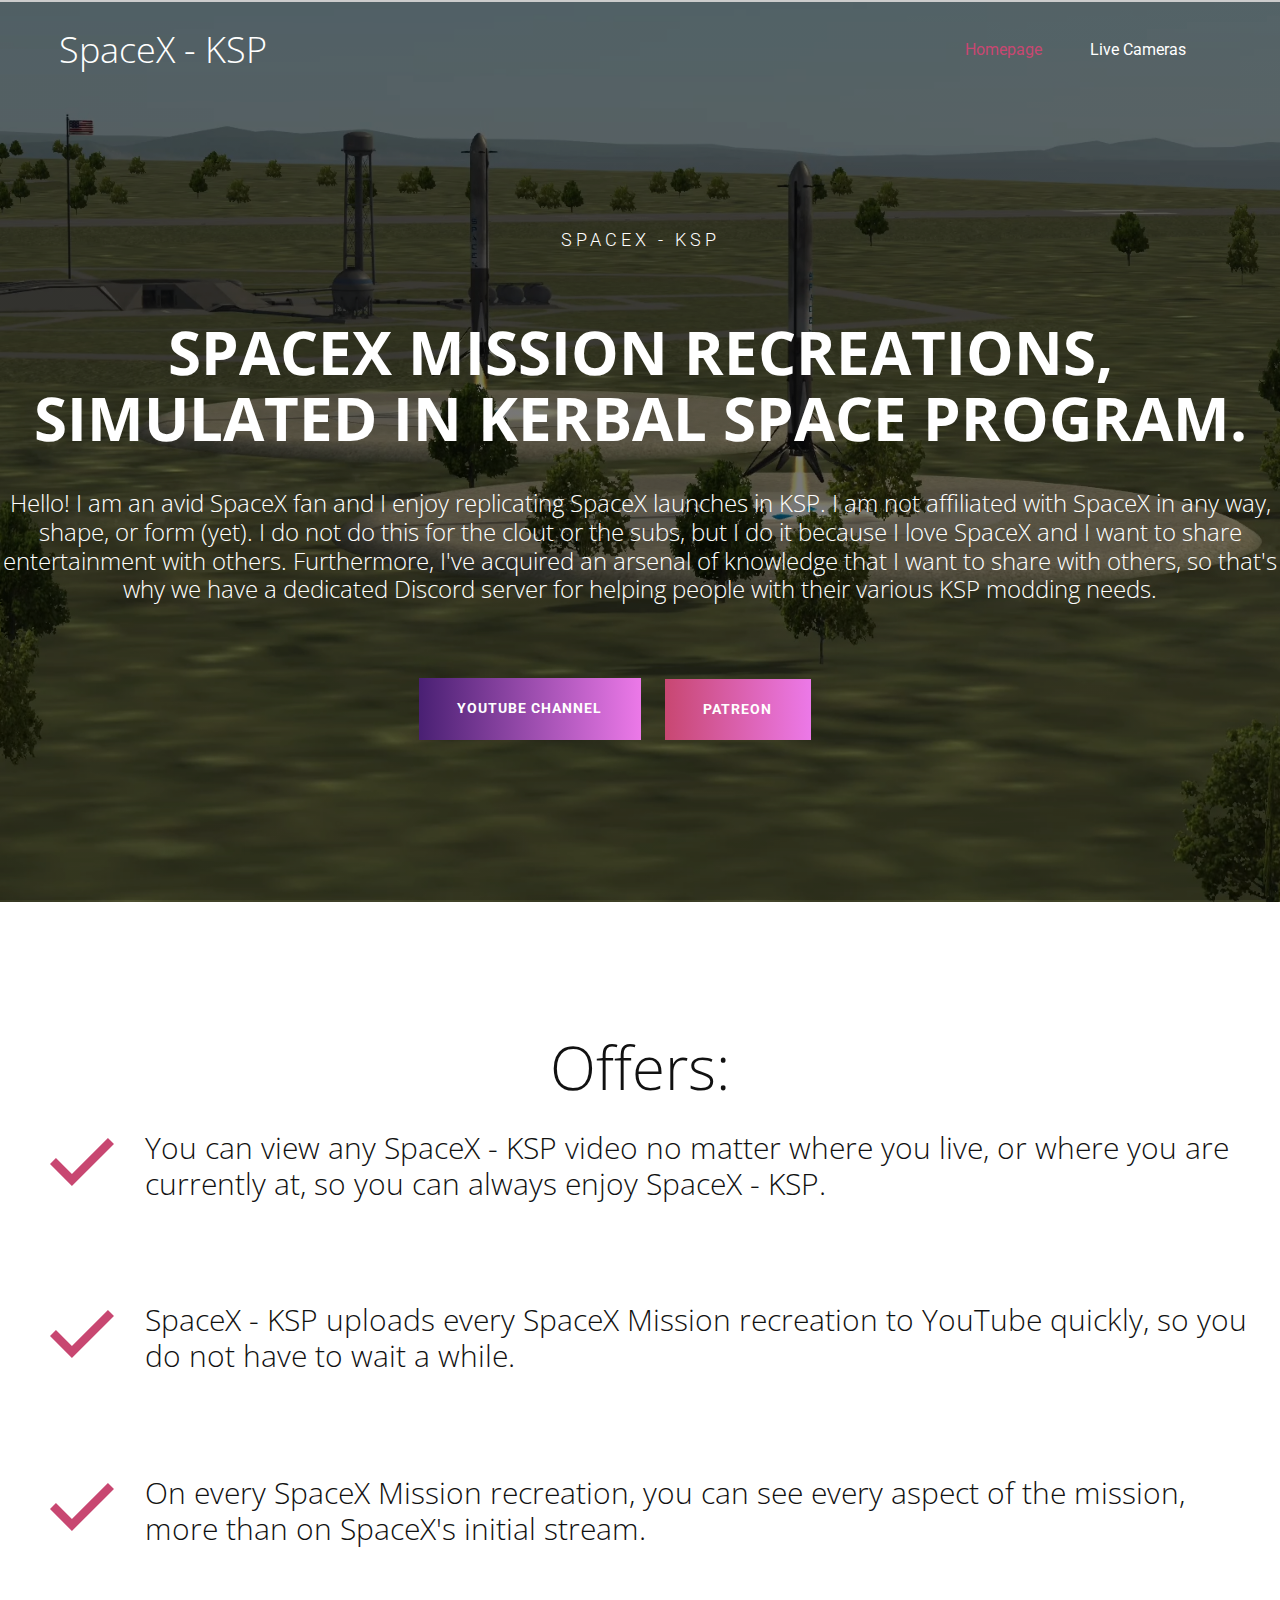
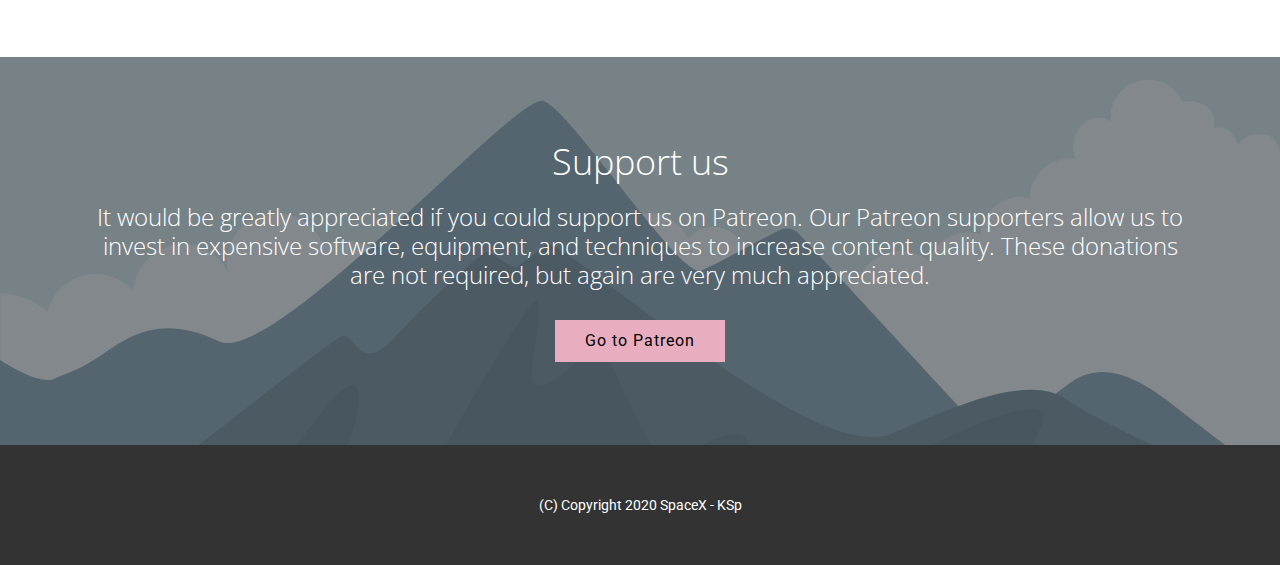
==== Homepage.html @ caa87934 "add cam design" ====
<!DOCTYPE html>
<html style="font-size: 16px;" lang="en">
  <head>
    <meta name="viewport" content="width=device-width, initial-scale=1.0">
    <meta charset="utf-8">
    <meta name="keywords" content="We help you by creating educational blog posts, tech products, and useful design concepts.">
    <meta name="description" content="">
    <meta name="page_type" content="np-template-header-footer-from-plugin">
    <title>Homepage</title>
    <link rel="stylesheet" href="style.css" media="screen">
<link rel="stylesheet" href="Homepage.css" media="screen">
    <script class="u-script" type="text/javascript" src="jquery.js" defer=""></script>
    <script class="u-script" type="text/javascript" src="script.js" defer=""></script>
   
    
    <link rel="icon" href="images/favicon.ico">
    <link id="u-theme-google-font" rel="stylesheet" href="https://fonts.googleapis.com/css?family=Open+Sans:300,300i,400,400i,600,600i,700,700i,800,800i|Roboto:100,100i,300,300i,400,400i,500,500i,700,700i,900,900i">
    <link id="u-page-google-font" rel="stylesheet" href="https://fonts.googleapis.com/css?family=Open+Sans:300,300i,400,400i,600,600i,700,700i,800,800i">
    
    
    
    
    <script type="application/ld+json">{
		"@context": "http://schema.org",
		"@type": "Organization",
		"name": "Swivro",
		"url": "index.html"
}</script>
    <meta property="og:title" content="Homepage">
    <meta property="og:type" content="website">
    <meta name="theme-color" content="#c84771">
    <link rel="canonical" href="index.html">
    <meta property="og:url" content="index.html">
  </head>
  <body class="u-body u-overlap u-overlap-contrast u-overlap-transparent"><header class="u-clearfix u-header u-header" id="sec-1793"><div class="u-clearfix u-sheet u-sheet-1">
        <nav class="u-menu u-menu-dropdown u-offcanvas u-menu-1">
          <div class="menu-collapse" style="font-size: 1rem; letter-spacing: 0px;">
            <a class="u-button-style u-custom-left-right-menu-spacing u-custom-padding-bottom u-custom-top-bottom-menu-spacing u-nav-link u-text-active-palette-1-base u-text-hover-palette-2-base" href="#">
              <svg><use xmlns:xlink="http://www.w3.org/1999/xlink" xlink:href="#menu-hamburger"></use></svg>
              <svg version="1.1" xmlns="http://www.w3.org/2000/svg" xmlns:xlink="http://www.w3.org/1999/xlink"><defs><symbol id="menu-hamburger" viewBox="0 0 16 16" style="width: 16px; height: 16px;"><rect y="1" width="16" height="2"></rect><rect y="7" width="16" height="2"></rect><rect y="13" width="16" height="2"></rect>
</symbol>
</defs></svg>
            </a>
          </div>
          <div class="u-custom-menu u-nav-container">
            <ul class="u-nav u-unstyled u-nav-1"><li class="u-nav-item"><a class="u-button-style u-nav-link u-text-active-palette-1-base u-text-hover-palette-2-base" href="Homepage.html" style="padding: 20px 24px;">Homepage</a>
</li><li class="u-nav-item"><a class="u-button-style u-nav-link u-text-active-palette-1-base u-text-hover-palette-2-base" href="Live-Cameras.html" style="padding: 20px 24px;">Live Cameras</a>
</li></ul>
          </div>
          <div class="u-custom-menu u-nav-container-collapse">
            <div class="u-black u-container-style u-inner-container-layout u-opacity u-opacity-95 u-sidenav">
              <div class="u-sidenav-overflow">
                <div class="u-menu-close"></div>
                <ul class="u-align-center u-nav u-popupmenu-items u-unstyled u-nav-2"><li class="u-nav-item"><a class="u-button-style u-nav-link" href="Homepage.html" style="padding: 20px 24px;">Homepage</a>
</li><li class="u-nav-item"><a class="u-button-style u-nav-link" href="Live-Cameras.html" style="padding: 20px 24px;">Live Cameras</a>
</li></ul>
              </div>
            </div>
            <div class="u-black u-menu-overlay u-opacity u-opacity-70"></div>
          </div>
        </nav>
        <h2 class="u-text u-text-default u-text-1">SpaceX - KSP</h2>
      </div></header>
    <section class="u-clearfix u-image u-parallax u-shading u-section-1" id="carousel_80f8">
      <div class="u-clearfix u-expanded-width u-gutter-0 u-layout-spacing-vertical u-layout-wrap u-layout-wrap-1">
        <div class="u-gutter-0 u-layout">
          <div class="u-layout-row">
            <div class="u-size-NaN">
              <div class="u-layout-col">
                <div class="u-container-style u-layout-cell u-left-cell u-size-60 u-layout-cell-1">
                  <div class="u-container-layout u-container-layout-1">
                    <h6 class="u-align-center u-custom-font u-text u-text-body-alt-color u-text-font u-text-1">SPACEX - KSP</h6>
                    <h1 class="u-align-center u-text u-text-2">SPACEX MISSION RECREATIONS, SIMULATED IN KERBAL SPACE PROGRAM.</h1>
                  </div>
                </div>
              </div>
            </div>
          </div>
        </div>
      </div>
      <h4 class="u-align-center u-text u-text-default u-text-3">Hello! I am an avid SpaceX fan and I enjoy replicating SpaceX launches in KSP. I am not affiliated with SpaceX in any way, shape, or form (yet). I do not do this for the clout or the subs, but I do it because I love SpaceX and I want to share entertainment with others. Furthermore, I've acquired an arsenal of knowledge that I want to share with others, so that's why we have a dedicated Discord server for helping people with their various KSP modding needs.</h4>
      <a href="https://www.youtube.com/channel/UCWARraXlBgkBU5YYY8XPJxw" class="u-btn u-button-style u-gradient u-none u-text-body-alt-color u-btn-1">YouTube Channel</a>
      <a href="https://www.patreon.com/spacexksp" class="u-btn u-button-style u-gradient u-none u-text-body-alt-color u-btn-2">PATREON</a>
    </section>
    <section class="u-clearfix u-section-2" id="sec-03d9">
      <h1 class="u-align-center u-text u-text-1">Offers:</h1>
      <div class="u-expanded-width u-list u-repeater u-list-1">
        <div class="u-align-center-xs u-align-left-lg u-align-left-md u-align-left-sm u-align-left-xl u-container-style u-list-item u-repeater-item">
          <div class="u-container-layout u-similar-container u-container-layout-1"><span class="u-icon u-icon-circle u-text-palette-1-base u-icon-1">
            <svg class="u-svg-link" preserveAspectRatio="xMidYMin slice" viewBox="0 0 515.556 515.556" style=""><use xmlns:xlink="http://www.w3.org/1999/xlink" xlink:href="#svg-c319"></use></svg>
            <svg xmlns="http://www.w3.org/2000/svg" id="svg-c319" enable-background="new 0 0 515.556 515.556" viewBox="0 0 515.556 515.556" class="u-svg-content"><path d="m0 274.226 176.549 176.886 339.007-338.672-48.67-47.997-290.337 290-128.553-128.552z"></path></svg>
          </span>
            <h3 class="u-text u-text-2">You can view any SpaceX - KSP video no matter where you live, or where you are currently at, so you can always enjoy SpaceX - KSP.<br><i></i>
            </h3>
          </div>
        </div>
        <div class="u-align-center-xs u-align-left-lg u-align-left-md u-align-left-sm u-align-left-xl u-container-style u-list-item u-repeater-item">
          <div class="u-container-layout u-similar-container u-container-layout-2"><span class="u-icon u-icon-circle u-text-palette-1-base u-icon-2">
            <svg class="u-svg-link" preserveAspectRatio="xMidYMin slice" viewBox="0 0 515.556 515.556" style=""><use xmlns:xlink="http://www.w3.org/1999/xlink" xlink:href="#svg-c319"></use></svg>
            <svg xmlns="http://www.w3.org/2000/svg" id="svg-c319" enable-background="new 0 0 515.556 515.556" viewBox="0 0 515.556 515.556" class="u-svg-content"><path d="m0 274.226 176.549 176.886 339.007-338.672-48.67-47.997-290.337 290-128.553-128.552z"></path></svg>
          </span>
            <h3 class="u-text u-text-3">SpaceX - KSP uploads every SpaceX Mission recreation to YouTube quickly, so you do not have to wait a while.<br><i></i>
            </h3>
          </div>
        </div>
        <div class="u-align-center-xs u-align-left-lg u-align-left-md u-align-left-sm u-align-left-xl u-container-style u-list-item u-repeater-item">
          <div class="u-container-layout u-similar-container u-container-layout-3"><span class="u-icon u-icon-circle u-text-palette-1-base u-icon-3">
            <svg class="u-svg-link" preserveAspectRatio="xMidYMin slice" viewBox="0 0 515.556 515.556" style=""><use xmlns:xlink="http://www.w3.org/1999/xlink" xlink:href="#svg-c319"></use></svg>
            <svg xmlns="http://www.w3.org/2000/svg" id="svg-c319" enable-background="new 0 0 515.556 515.556" viewBox="0 0 515.556 515.556" class="u-svg-content"><path d="m0 274.226 176.549 176.886 339.007-338.672-48.67-47.997-290.337 290-128.553-128.552z"></path></svg>
          </span>
            <h3 class="u-text u-text-4">On every SpaceX Mission recreation, you can see every aspect of the mission, more than on SpaceX's initial stream.<br>
            </h3>
          </div>
        </div>
      </div>
    </section>
    <section class="u-align-center u-clearfix u-image u-shading u-section-3" src="" data-image-width="1280" data-image-height="800" id="sec-9c9d">
      <div class="u-align-center u-clearfix u-sheet u-valign-middle u-sheet-1">
        <h2 class="u-text u-text-1">Support us</h2>
        <h4 class="u-text u-text-2">It would be greatly appreciated if you could support us on Patreon. Our Patreon supporters allow us to invest in expensive software, equipment, and techniques to increase content quality. These donations are not required, but again are very much appreciated.</h4>
        <a href="https://www.patreon.com/spacexksp" class="u-btn u-button-style u-btn-1">Go to Patreon</a>
      </div>
    </section>
    
    
    <footer class="u-align-center u-clearfix u-footer u-grey-80 u-footer" id="sec-55d3"><div class="u-clearfix u-sheet u-sheet-1">
        <p class="u-small-text u-text u-text-variant u-text-1">(C) Copyright 2020 SpaceX - KSp</p>
      </div></footer>
  
  </body>
</html>
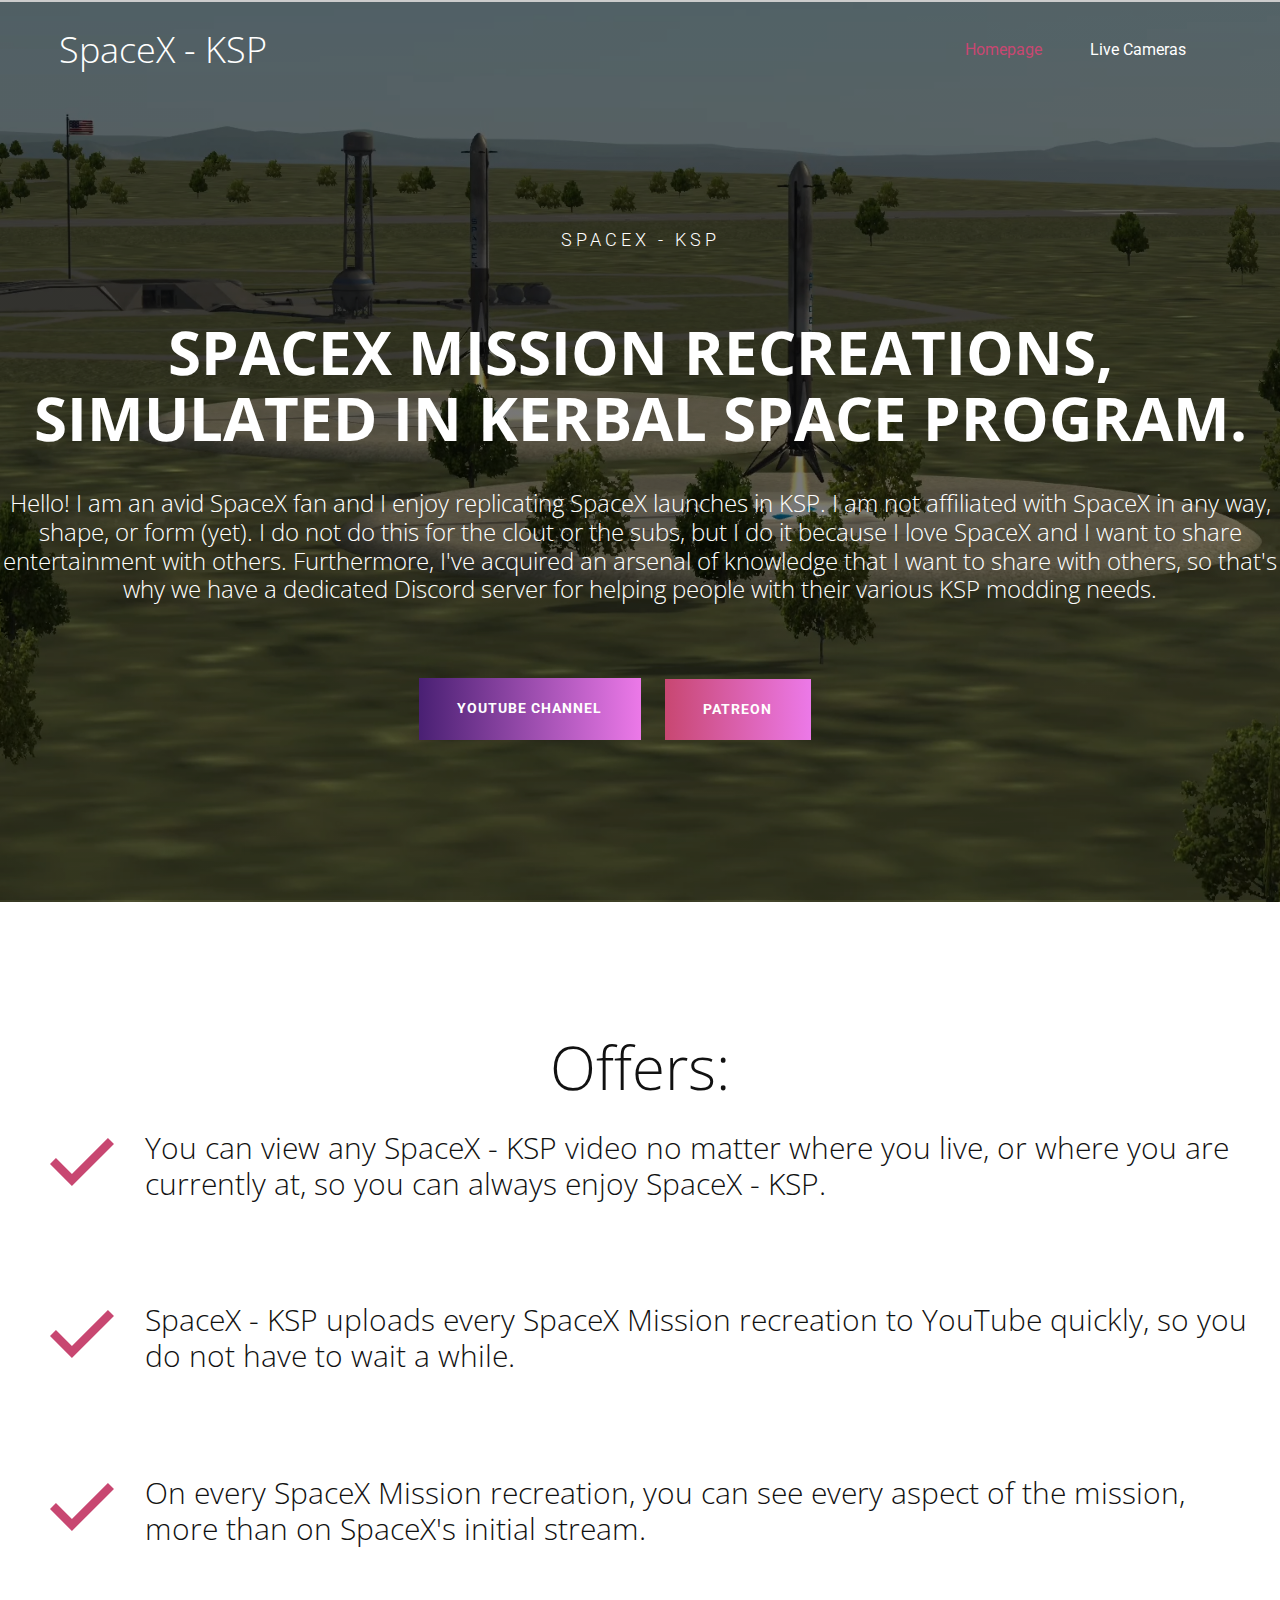
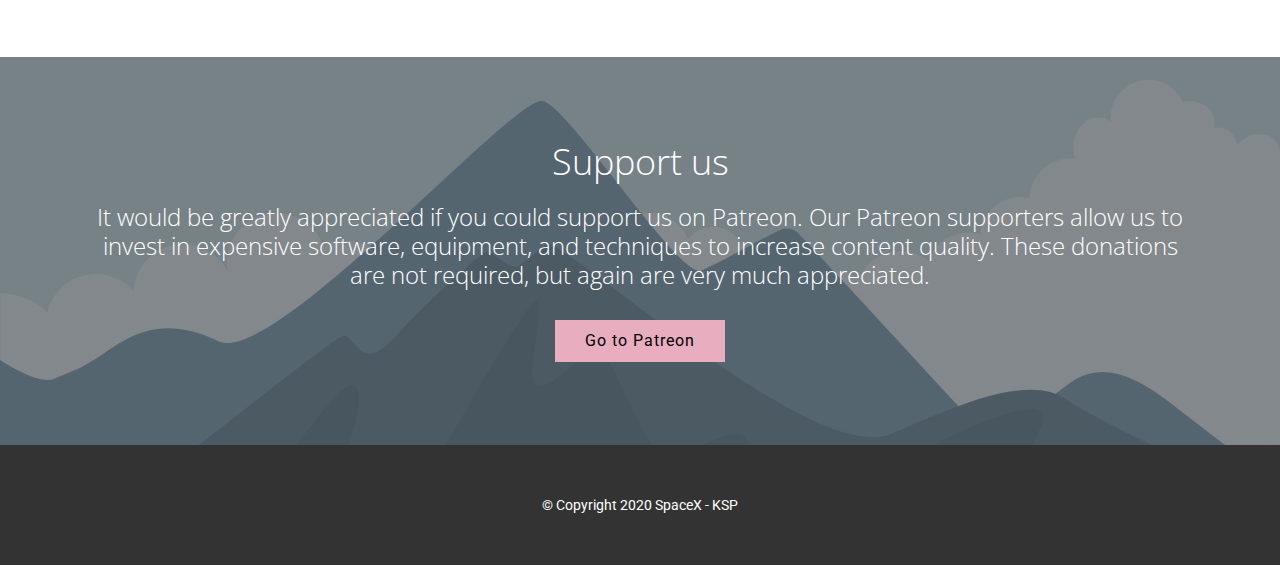
==== commit 6f651eac: "Update Homepage.html" ====
--- a/Homepage.html
+++ b/Homepage.html
@@ -124,8 +124,8 @@
     
     
     <footer class="u-align-center u-clearfix u-footer u-grey-80 u-footer" id="sec-55d3"><div class="u-clearfix u-sheet u-sheet-1">
-        <p class="u-small-text u-text u-text-variant u-text-1">(C) Copyright 2020 SpaceX - KSp</p>
+        <p class="u-small-text u-text u-text-variant u-text-1">© Copyright 2020 SpaceX - KSP</p>
       </div></footer>
   
   </body>
-</html>+</html>
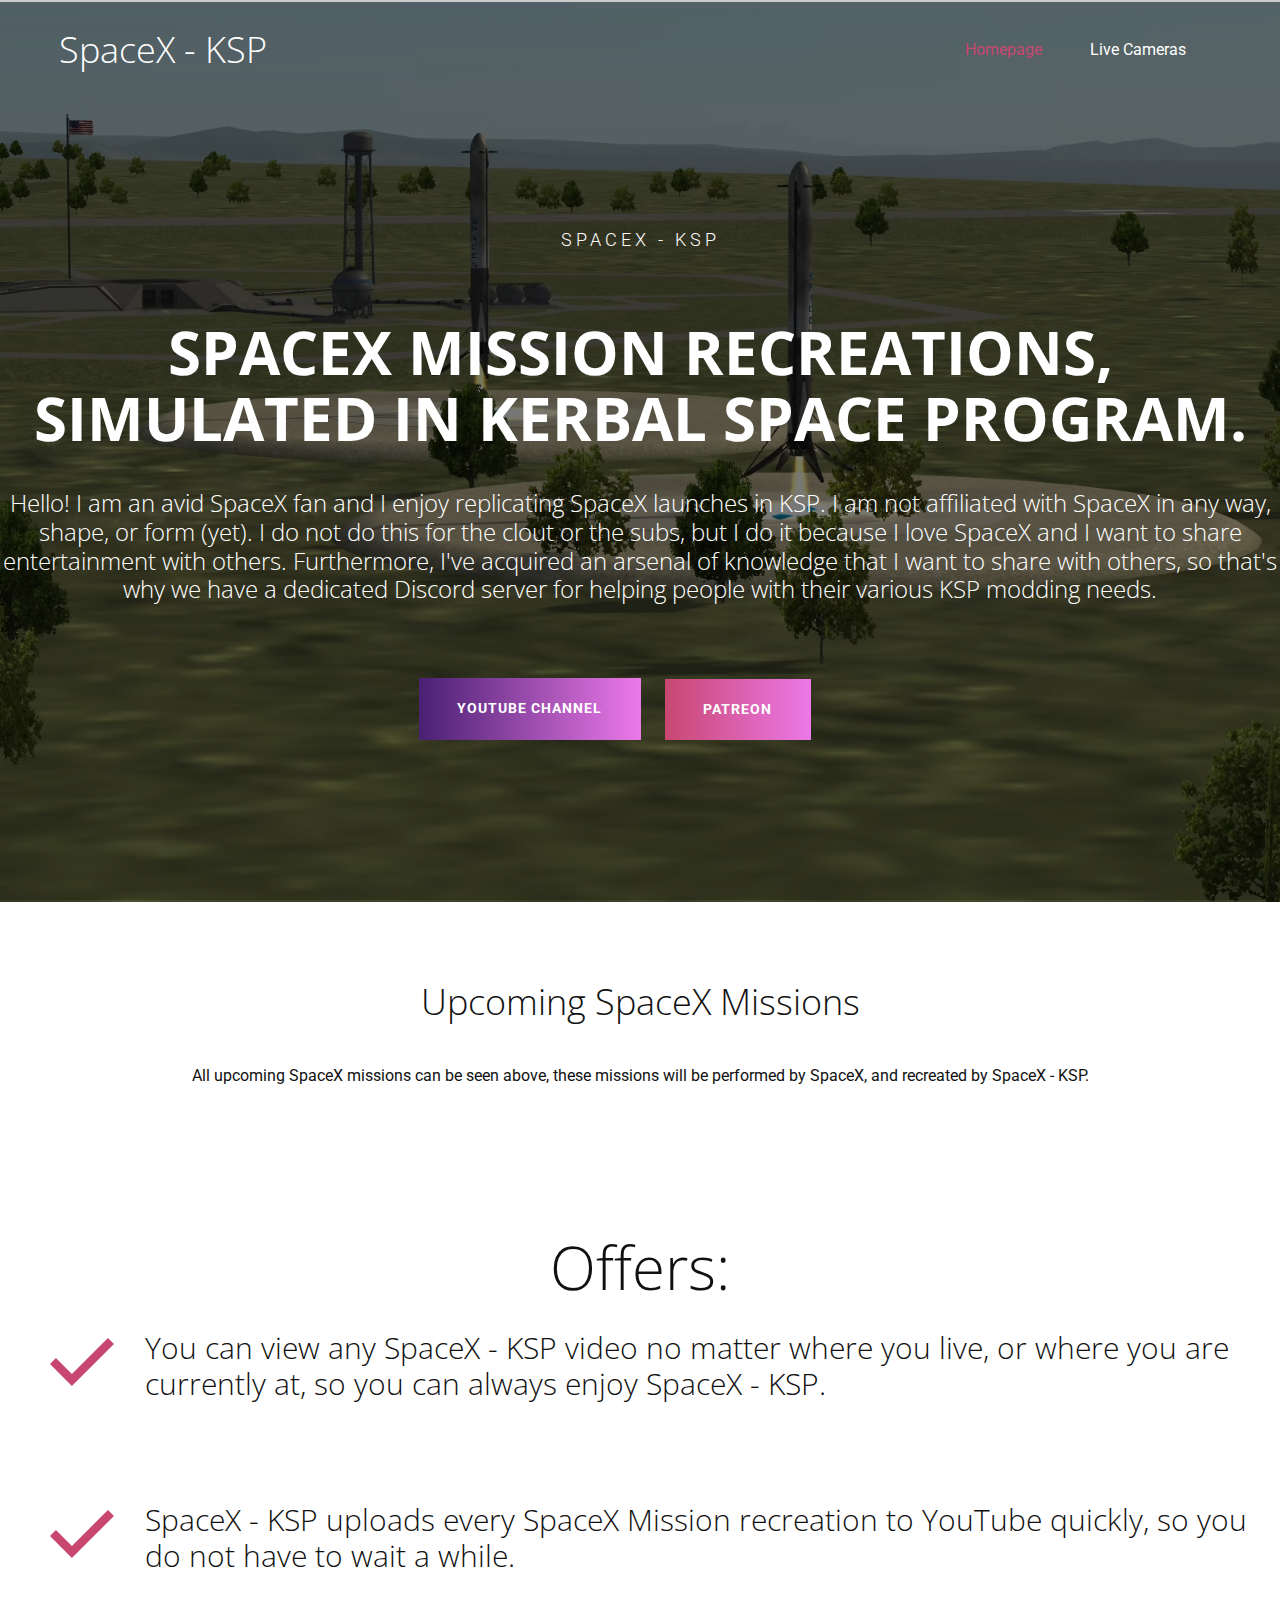
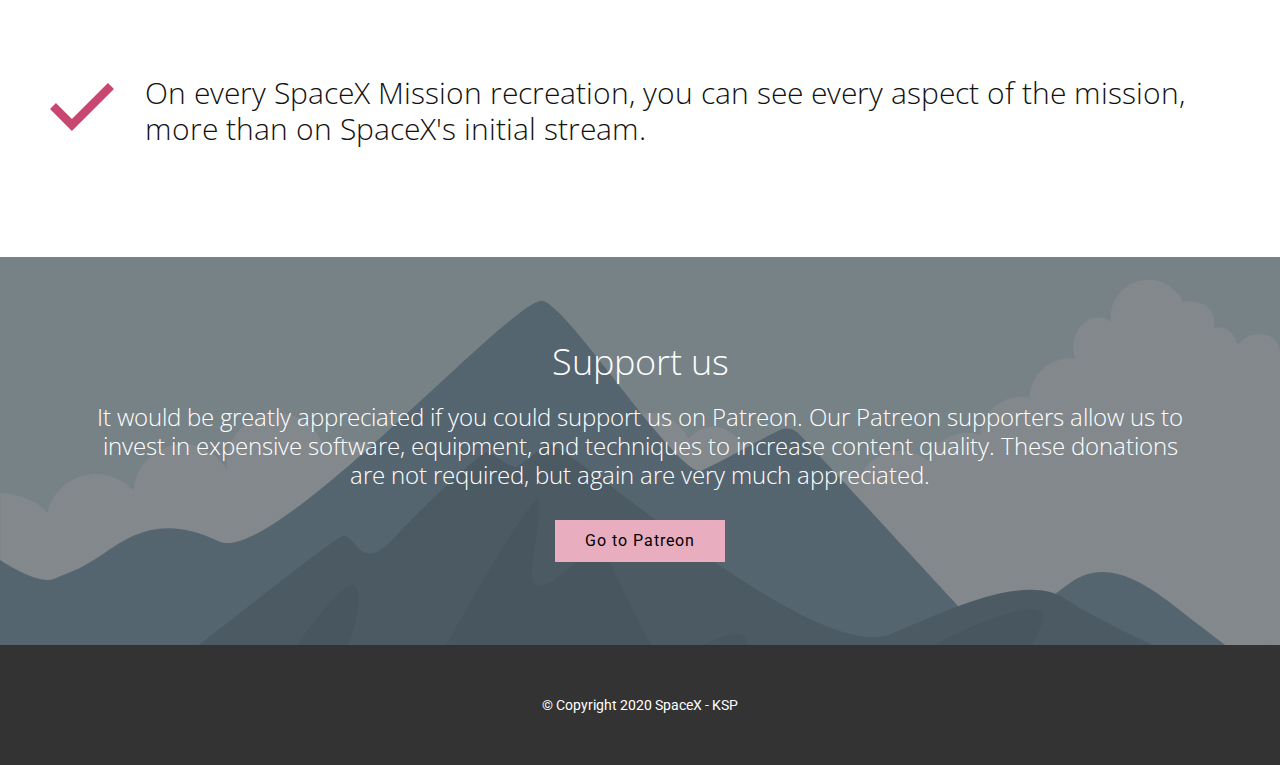
==== commit f03e826c: "Update Homepage.html" ====
--- a/Homepage.html
+++ b/Homepage.html
@@ -82,6 +82,15 @@
       <a href="https://www.youtube.com/channel/UCWARraXlBgkBU5YYY8XPJxw" class="u-btn u-button-style u-gradient u-none u-text-body-alt-color u-btn-1">YouTube Channel</a>
       <a href="https://www.patreon.com/spacexksp" class="u-btn u-button-style u-gradient u-none u-text-body-alt-color u-btn-2">PATREON</a>
     </section>
+	  <br />
+	   <div align = "center">
+                <h2 class="text-center">Upcoming SpaceX Missions</h2><div class="embed-responsive embed-responsive-16by9"><iframe src = "https://www.spacexnow.com/upcoming.php" height = "500px" class="embed-responsive-item" sandbox></iframe></div>
+
+
+                <p class="text-center">All upcoming SpaceX missions can be seen above, these missions will be performed by SpaceX, and recreated by SpaceX - KSP.</p>
+            </div>
+	  <br />
+	  
     <section class="u-clearfix u-section-2" id="sec-03d9">
       <h1 class="u-align-center u-text u-text-1">Offers:</h1>
       <div class="u-expanded-width u-list u-repeater u-list-1">
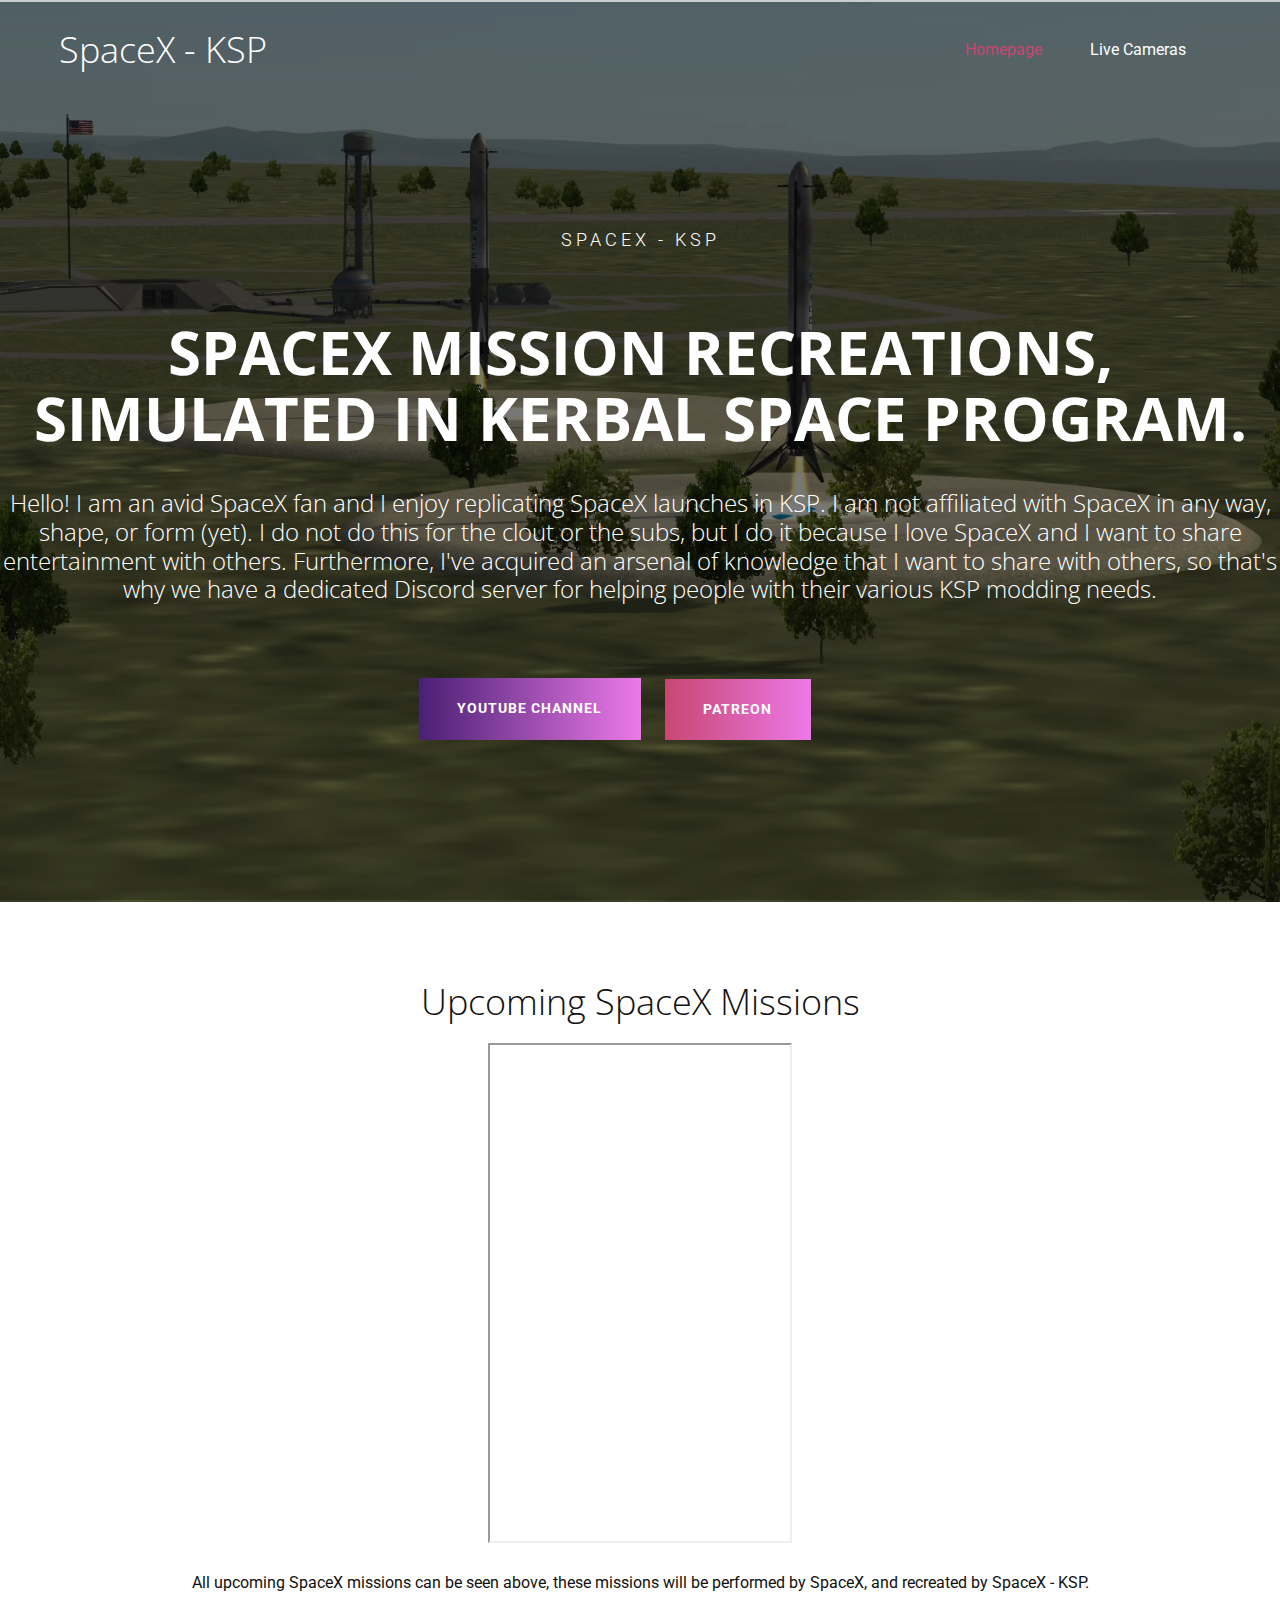
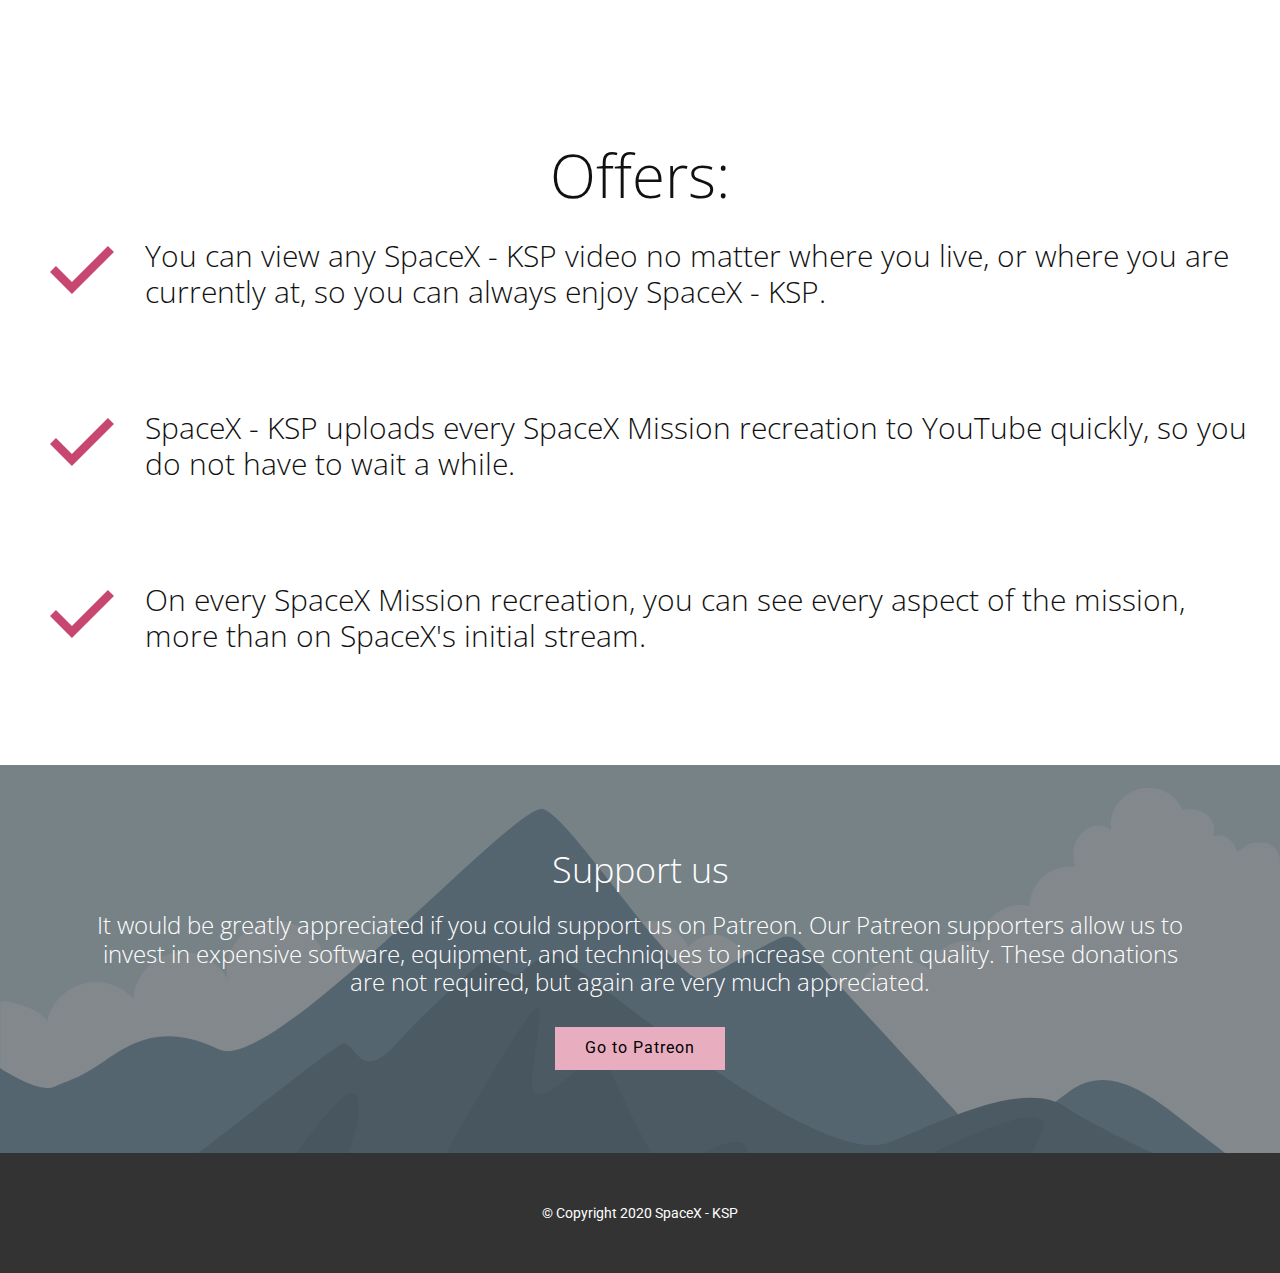
==== commit 893f6801: "Update Homepage.html" ====
--- a/Homepage.html
+++ b/Homepage.html
@@ -84,7 +84,7 @@
     </section>
 	  <br />
 	   <div align = "center">
-                <h2 class="text-center">Upcoming SpaceX Missions</h2><div class="embed-responsive embed-responsive-16by9"><iframe src = "https://www.spacexnow.com/upcoming.php" height = "500px" class="embed-responsive-item" sandbox></iframe></div>
+                <h2 class="text-center">Upcoming SpaceX Missions</h2><div><iframe src = "https://www.spacexnow.com/upcoming.php" height = "500px" sandbox></iframe></div>
 
 
                 <p class="text-center">All upcoming SpaceX missions can be seen above, these missions will be performed by SpaceX, and recreated by SpaceX - KSP.</p>
